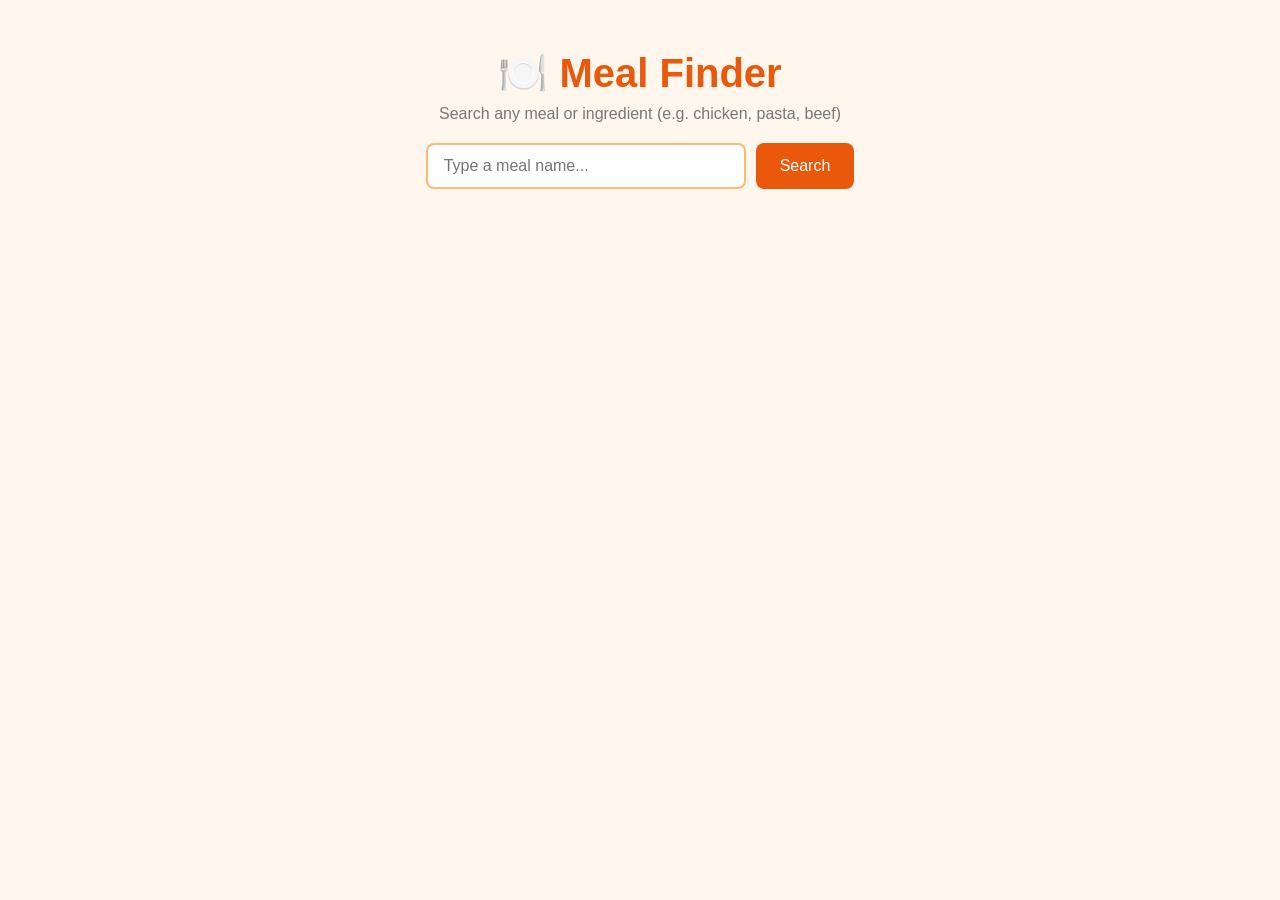
==== meal-finder/index.html @ 624f7c54 "Build 1 for Functionality" ====
<!DOCTYPE html>
<html lang="en">
<head>
  <meta charset="UTF-8">
  <meta name="viewport" content="width=device-width, initial-scale=1.0">
  <title>Meal Finder</title>
  <link rel="stylesheet" href="style.css">
</head>
<body>
  <header>
    <h1>🍽️ Meal Finder</h1>
    <p>Search any meal or ingredient (e.g. chicken, pasta, beef)</p>

    <div class="search-box">
      <input type="text" id="searchInput" placeholder="Type a meal name...">
      <button id="searchBtn">Search</button>
    </div>
  </header>

  <p id="message"></p>
  <div id="results" class="results"></div>

  <script src="script.js"></script>
</body>
</html>
---- meal-finder/style.css ----
* {
  box-sizing: border-box;
  margin: 0;
  padding: 0;
}

body {
  font-family: Arial, Helvetica, sans-serif;
  background: #fff7ed;
  color: #333;
  padding: 20px;
}

header {
  text-align: center;
  margin: 30px 0;
}

header h1 {
  color: #ea580c;
  font-size: 2.5rem;
  margin-bottom: 8px;
}

header p {
  color: #777;
  margin-bottom: 20px;
}

.search-box {
  display: flex;
  justify-content: center;
  gap: 10px;
}

.search-box input {
  width: 320px;
  max-width: 70%;
  padding: 12px 16px;
  font-size: 1rem;
  border: 2px solid #fdba74;
  border-radius: 8px;
  outline: none;
}

.search-box input:focus {
  border-color: #ea580c;
}

.search-box button {
  padding: 12px 24px;
  font-size: 1rem;
  background: #ea580c;
  color: white;
  border: none;
  border-radius: 8px;
  cursor: pointer;
}

.search-box button:hover {
  background: #c2410c;
}

#message {
  text-align: center;
  font-size: 1.1rem;
  margin-bottom: 20px;
}

.results {
  display: flex;
  flex-wrap: wrap;
  justify-content: center;
  gap: 20px;
}

.card {
  width: 230px;
  background: white;
  border-radius: 12px;
  overflow: hidden;
  box-shadow: 0 4px 12px rgba(0, 0, 0, 0.1);
  transition: transform 0.2s;
}

.card:hover {
  transform: translateY(-6px);
}

.card img {
  width: 100%;
  height: 200px;
  object-fit: cover;
  display: block;
}

.card-body {
  padding: 14px;
}

.card-body h3 {
  font-size: 1.05rem;
  margin-bottom: 8px;
}

.card-body p {
  font-size: 0.9rem;
  color: #666;
}

.card-body a {
  display: inline-block;
  margin-top: 10px;
  color: #ea580c;
  font-size: 0.9rem;
}
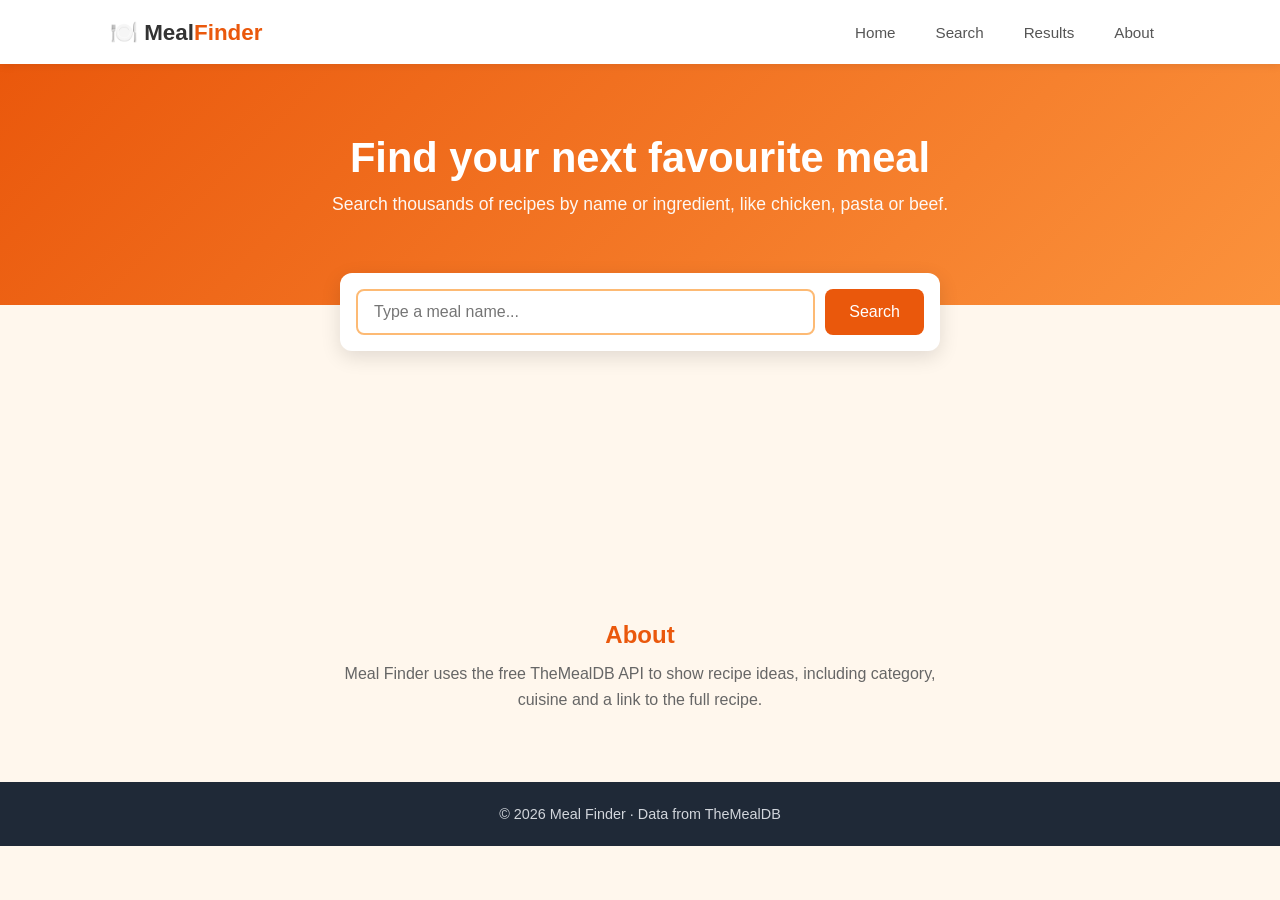
==== commit da767934: "Add navigation bar and polish page layout Add sticky navbar with mobile menu, hero banner, about sec" ====
--- a/meal-finder/index.html
+++ b/meal-finder/index.html
@@ -7,18 +7,48 @@
   <link rel="stylesheet" href="style.css">
 </head>
 <body>
-  <header>
-    <h1>🍽️ Meal Finder</h1>
-    <p>Search any meal or ingredient (e.g. chicken, pasta, beef)</p>
+  <nav class="navbar">
+    <div class="nav-inner">
+      <a href="#home" class="brand">🍽️ Meal<span>Finder</span></a>
 
-    <div class="search-box">
-      <input type="text" id="searchInput" placeholder="Type a meal name...">
-      <button id="searchBtn">Search</button>
+      <button class="nav-toggle" id="navToggle" aria-label="Toggle navigation" aria-expanded="false">☰</button>
+
+      <ul class="nav-links" id="navLinks">
+        <li><a href="#home">Home</a></li>
+        <li><a href="#search">Search</a></li>
+        <li><a href="#results-section">Results</a></li>
+        <li><a href="#about">About</a></li>
+      </ul>
     </div>
+  </nav>
+
+  <header class="hero" id="home">
+    <h1>Find your next favourite meal</h1>
+    <p>Search thousands of recipes by name or ingredient, like chicken, pasta or beef.</p>
   </header>
 
-  <p id="message"></p>
-  <div id="results" class="results"></div>
+  <main>
+    <section class="search-section" id="search">
+      <div class="search-box">
+        <input type="text" id="searchInput" placeholder="Type a meal name...">
+        <button id="searchBtn">Search</button>
+      </div>
+    </section>
+
+    <section class="results-section" id="results-section">
+      <p id="message"></p>
+      <div id="results" class="results"></div>
+    </section>
+
+    <section class="about" id="about">
+      <h2>About</h2>
+      <p>Meal Finder uses the free TheMealDB API to show recipe ideas, including category, cuisine and a link to the full recipe.</p>
+    </section>
+  </main>
+
+  <footer class="footer">
+    <p>&copy; 2026 Meal Finder &middot; Data from TheMealDB</p>
+  </footer>
 
   <script src="script.js"></script>
 </body>
--- a/meal-finder/style.css
+++ b/meal-finder/style.css
@@ -4,38 +4,119 @@
   padding: 0;
 }
 
+html {
+  scroll-behavior: smooth;
+  scroll-padding-top: 70px;
+}
+
 body {
   font-family: Arial, Helvetica, sans-serif;
   background: #fff7ed;
   color: #333;
-  padding: 20px;
-}
-
-header {
-  text-align: center;
-  margin: 30px 0;
-}
-
-header h1 {
-  color: #ea580c;
-  font-size: 2.5rem;
-  margin-bottom: 8px;
-}
-
-header p {
-  color: #777;
-  margin-bottom: 20px;
+}
+
+/* Navigation bar */
+.navbar {
+  position: sticky;
+  top: 0;
+  z-index: 100;
+  background: white;
+  box-shadow: 0 2px 8px rgba(0, 0, 0, 0.08);
+}
+
+.nav-inner {
+  max-width: 1100px;
+  margin: 0 auto;
+  padding: 0 20px;
+  height: 64px;
+  display: flex;
+  align-items: center;
+  justify-content: space-between;
+}
+
+.brand {
+  font-size: 1.4rem;
+  font-weight: bold;
+  color: #333;
+  text-decoration: none;
+}
+
+.brand span {
+  color: #ea580c;
+}
+
+.nav-links {
+  display: flex;
+  gap: 8px;
+  list-style: none;
+}
+
+.nav-links a {
+  display: block;
+  padding: 8px 16px;
+  color: #555;
+  text-decoration: none;
+  border-radius: 6px;
+  font-size: 0.95rem;
+}
+
+.nav-links a:hover {
+  background: #fff7ed;
+  color: #ea580c;
+}
+
+.nav-toggle {
+  display: none;
+  background: none;
+  border: none;
+  font-size: 1.6rem;
+  color: #333;
+  cursor: pointer;
+}
+
+/* Hero */
+.hero {
+  background: linear-gradient(135deg, #ea580c, #fb923c);
+  color: white;
+  text-align: center;
+  padding: 70px 20px 90px;
+}
+
+.hero h1 {
+  font-size: 2.6rem;
+  margin-bottom: 12px;
+}
+
+.hero p {
+  font-size: 1.1rem;
+  opacity: 0.95;
+}
+
+main {
+  max-width: 1100px;
+  margin: 0 auto;
+  padding: 0 20px;
+}
+
+/* Search */
+.search-section {
+  margin-top: -32px;
 }
 
 .search-box {
   display: flex;
   justify-content: center;
   gap: 10px;
+  background: white;
+  padding: 16px;
+  border-radius: 12px;
+  box-shadow: 0 6px 20px rgba(0, 0, 0, 0.12);
+  max-width: 600px;
+  margin: 0 auto;
 }
 
 .search-box input {
-  width: 320px;
-  max-width: 70%;
+  flex: 1;
   padding: 12px 16px;
   font-size: 1rem;
   border: 2px solid #fdba74;
@@ -61,6 +142,12 @@
   background: #c2410c;
 }
 
+/* Results */
+.results-section {
+  padding: 40px 0 20px;
+  min-height: 200px;
+}
+
 #message {
   text-align: center;
   font-size: 1.1rem;
@@ -114,3 +201,58 @@
   color: #ea580c;
   font-size: 0.9rem;
 }
+
+/* About */
+.about {
+  text-align: center;
+  max-width: 650px;
+  margin: 40px auto;
+  padding: 30px 20px;
+}
+
+.about h2 {
+  color: #ea580c;
+  margin-bottom: 12px;
+}
+
+.about p {
+  color: #666;
+  line-height: 1.6;
+}
+
+/* Footer */
+.footer {
+  background: #1f2937;
+  color: #d1d5db;
+  text-align: center;
+  padding: 24px 20px;
+  font-size: 0.9rem;
+}
+
+/* Mobile */
+@media (max-width: 700px) {
+  .nav-toggle {
+    display: block;
+  }
+
+  .nav-links {
+    display: none;
+    position: absolute;
+    top: 64px;
+    left: 0;
+    right: 0;
+    flex-direction: column;
+    gap: 0;
+    background: white;
+    padding: 8px 20px 16px;
+    box-shadow: 0 6px 8px rgba(0, 0, 0, 0.08);
+  }
+
+  .nav-links.open {
+    display: flex;
+  }
+
+  .hero h1 {
+    font-size: 2rem;
+  }
+}
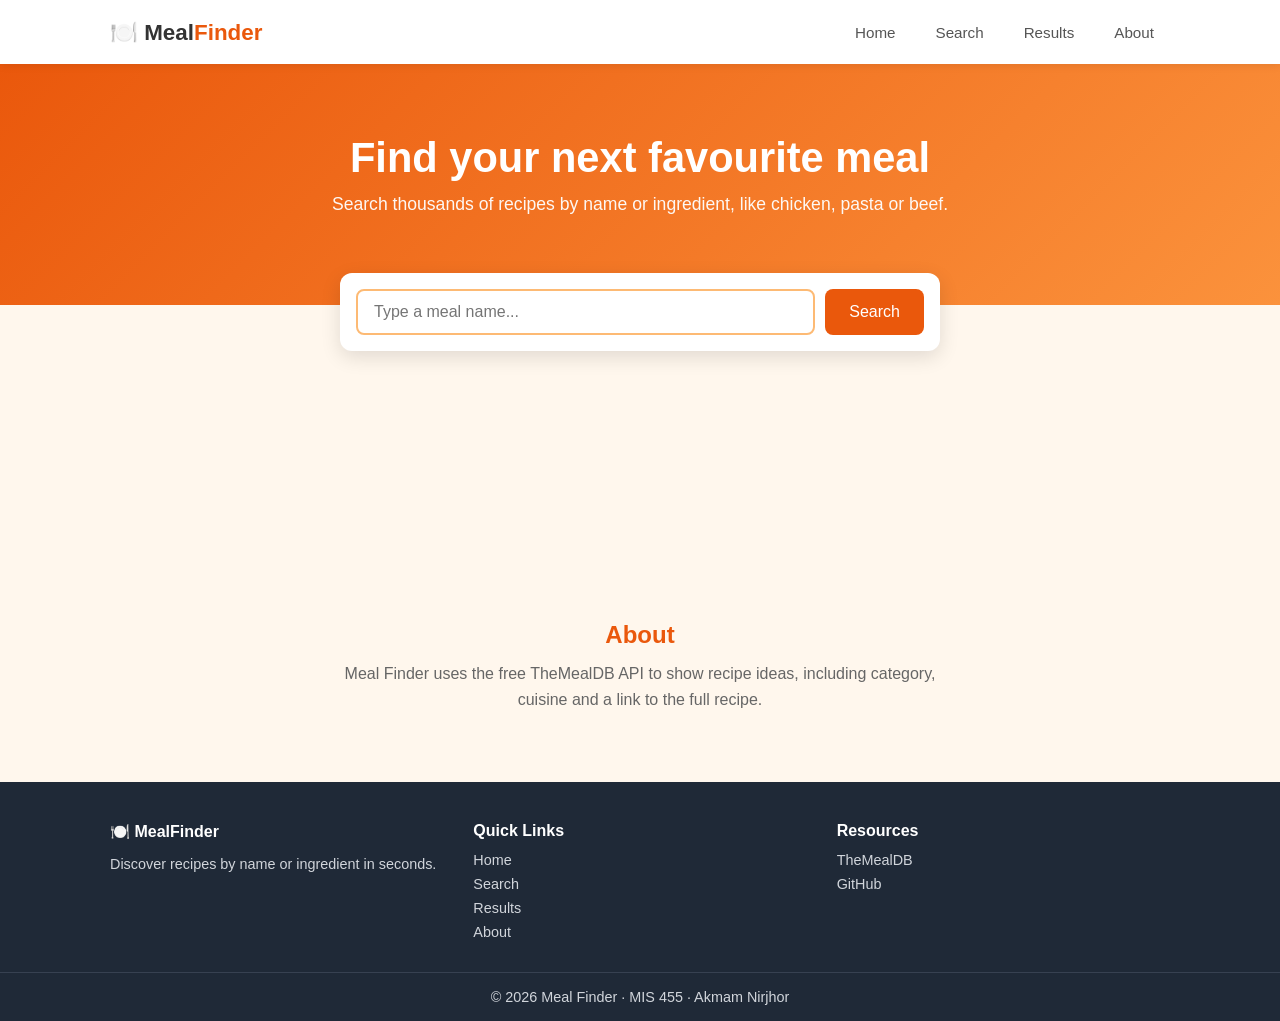
==== commit 38b2b4cc: "Expand footer with brand, quick links and resources" ====
--- a/meal-finder/index.html
+++ b/meal-finder/index.html
@@ -47,7 +47,34 @@
   </main>
 
   <footer class="footer">
-    <p>&copy; 2026 Meal Finder &middot; Data from TheMealDB</p>
+    <div class="footer-inner">
+      <div class="footer-col">
+        <h4>🍽️ MealFinder</h4>
+        <p>Discover recipes by name or ingredient in seconds.</p>
+      </div>
+
+      <div class="footer-col">
+        <h4>Quick Links</h4>
+        <ul>
+          <li><a href="#home">Home</a></li>
+          <li><a href="#search">Search</a></li>
+          <li><a href="#results-section">Results</a></li>
+          <li><a href="#about">About</a></li>
+        </ul>
+      </div>
+
+      <div class="footer-col">
+        <h4>Resources</h4>
+        <ul>
+          <li><a href="https://www.themealdb.com" target="_blank">TheMealDB</a></li>
+          <li><a href="https://github.com/Akmam-Nirjhor/MIS_455_2030514_Akmam_Nirjhor" target="_blank">GitHub</a></li>
+        </ul>
+      </div>
+    </div>
+
+    <div class="footer-bottom">
+      <p>&copy; 2026 Meal Finder &middot; MIS 455 &middot; Akmam Nirjhor</p>
+    </div>
   </footer>
 
   <script src="script.js"></script>
--- a/meal-finder/style.css
+++ b/meal-finder/style.css
@@ -224,9 +224,55 @@
 .footer {
   background: #1f2937;
   color: #d1d5db;
+  font-size: 0.9rem;
+}
+
+.footer-inner {
+  max-width: 1100px;
+  margin: 0 auto;
+  padding: 40px 20px 24px;
+  display: flex;
+  flex-wrap: wrap;
+  justify-content: space-between;
+  gap: 30px;
+}
+
+.footer-col {
+  min-width: 180px;
+  flex: 1;
+}
+
+.footer-col h4 {
+  color: white;
+  margin-bottom: 12px;
+  font-size: 1rem;
+}
+
+.footer-col p {
+  line-height: 1.6;
+}
+
+.footer-col ul {
+  list-style: none;
+}
+
+.footer-col li {
+  margin-bottom: 8px;
+}
+
+.footer-col a {
+  color: #d1d5db;
+  text-decoration: none;
+}
+
+.footer-col a:hover {
+  color: #fb923c;
+}
+
+.footer-bottom {
+  border-top: 1px solid #374151;
   text-align: center;
-  padding: 24px 20px;
-  font-size: 0.9rem;
+  padding: 16px 20px;
 }
 
 /* Mobile */
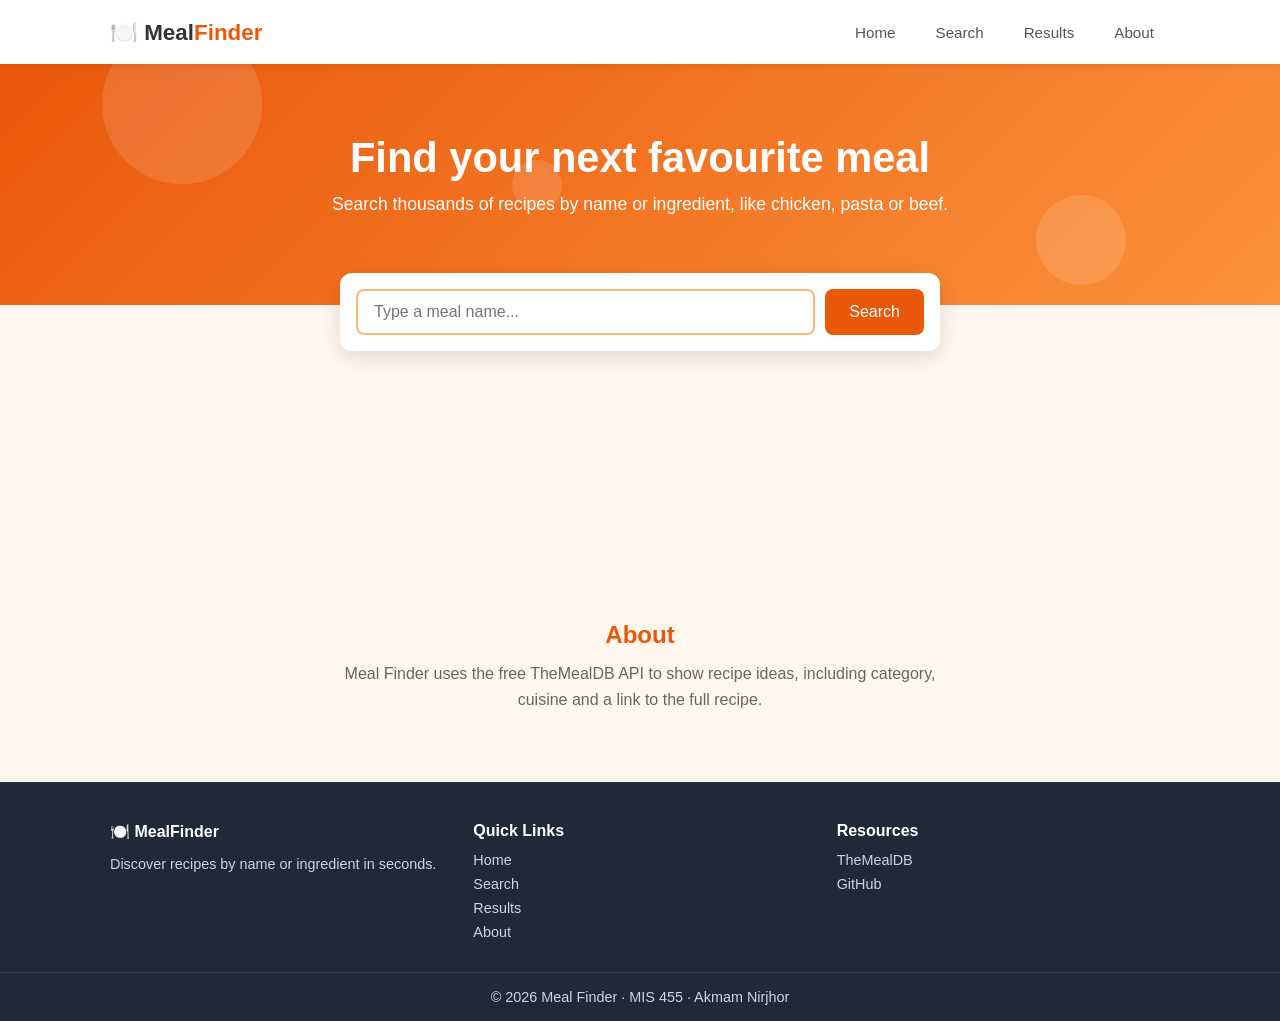
==== commit 70c14bc6: "Add professional animations Add hero gradient and floating shapes, staggered card entrance, scroll r" ====
--- a/meal-finder/index.html
+++ b/meal-finder/index.html
@@ -23,6 +23,9 @@
   </nav>
 
   <header class="hero" id="home">
+    <span class="shape shape-1"></span>
+    <span class="shape shape-2"></span>
+    <span class="shape shape-3"></span>
     <h1>Find your next favourite meal</h1>
     <p>Search thousands of recipes by name or ingredient, like chicken, pasta or beef.</p>
   </header>
@@ -40,13 +43,13 @@
       <div id="results" class="results"></div>
     </section>
 
-    <section class="about" id="about">
+    <section class="about reveal" id="about">
       <h2>About</h2>
       <p>Meal Finder uses the free TheMealDB API to show recipe ideas, including category, cuisine and a link to the full recipe.</p>
     </section>
   </main>
 
-  <footer class="footer">
+  <footer class="footer reveal">
     <div class="footer-inner">
       <div class="footer-col">
         <h4>🍽️ MealFinder</h4>
--- a/meal-finder/style.css
+++ b/meal-finder/style.css
@@ -22,9 +22,20 @@
   z-index: 100;
   background: white;
   box-shadow: 0 2px 8px rgba(0, 0, 0, 0.08);
+  animation: slideDown 0.6s ease both;
+  transition: box-shadow 0.3s;
+}
+
+.navbar.scrolled {
+  box-shadow: 0 4px 18px rgba(0, 0, 0, 0.15);
+}
+
+.navbar.scrolled .nav-inner {
+  height: 56px;
 }
 
 .nav-inner {
+  transition: height 0.3s;
   max-width: 1100px;
   margin: 0 auto;
   padding: 0 20px;
@@ -52,6 +63,7 @@
 }
 
 .nav-links a {
+  position: relative;
   display: block;
   padding: 8px 16px;
   color: #555;
@@ -60,9 +72,25 @@
   font-size: 0.95rem;
 }
 
+.nav-links a::after {
+  content: "";
+  position: absolute;
+  left: 16px;
+  right: 16px;
+  bottom: 4px;
+  height: 2px;
+  background: #ea580c;
+  transform: scaleX(0);
+  transform-origin: left;
+  transition: transform 0.3s ease;
+}
+
 .nav-links a:hover {
-  background: #fff7ed;
   color: #ea580c;
+}
+
+.nav-links a:hover::after {
+  transform: scaleX(1);
 }
 
 .nav-toggle {
@@ -76,20 +104,28 @@
 
 /* Hero */
 .hero {
-  background: linear-gradient(135deg, #ea580c, #fb923c);
+  position: relative;
+  overflow: hidden;
+  background: linear-gradient(135deg, #ea580c, #fb923c, #f59e0b, #ea580c);
+  background-size: 300% 300%;
+  animation: gradientShift 14s ease infinite;
   color: white;
   text-align: center;
   padding: 70px 20px 90px;
 }
 
 .hero h1 {
+  position: relative;
   font-size: 2.6rem;
   margin-bottom: 12px;
+  animation: fadeUp 0.8s ease both;
 }
 
 .hero p {
+  position: relative;
   font-size: 1.1rem;
   opacity: 0.95;
+  animation: fadeUp 0.8s 0.2s ease both;
 }
 
 main {
@@ -113,6 +149,7 @@
   box-shadow: 0 6px 20px rgba(0, 0, 0, 0.12);
   max-width: 600px;
   margin: 0 auto;
+  animation: fadeUp 0.8s 0.4s ease both;
 }
 
 .search-box input {
@@ -122,10 +159,12 @@
   border: 2px solid #fdba74;
   border-radius: 8px;
   outline: none;
+  transition: border-color 0.2s, box-shadow 0.2s;
 }
 
 .search-box input:focus {
   border-color: #ea580c;
+  box-shadow: 0 0 0 4px rgba(234, 88, 12, 0.15);
 }
 
 .search-box button {
@@ -136,10 +175,17 @@
   border: none;
   border-radius: 8px;
   cursor: pointer;
+  transition: background 0.2s, transform 0.2s, box-shadow 0.2s;
 }
 
 .search-box button:hover {
   background: #c2410c;
+  transform: translateY(-2px);
+  box-shadow: 0 6px 14px rgba(234, 88, 12, 0.35);
+}
+
+.search-box button:active {
+  transform: translateY(0);
 }
 
 /* Results */
@@ -167,11 +213,13 @@
   border-radius: 12px;
   overflow: hidden;
   box-shadow: 0 4px 12px rgba(0, 0, 0, 0.1);
-  transition: transform 0.2s;
+  transition: transform 0.3s ease, box-shadow 0.3s ease;
+  animation: fadeUp 0.6s ease both;
 }
 
 .card:hover {
-  transform: translateY(-6px);
+  transform: translateY(-8px);
+  box-shadow: 0 14px 28px rgba(0, 0, 0, 0.18);
 }
 
 .card img {
@@ -179,6 +227,11 @@
   height: 200px;
   object-fit: cover;
   display: block;
+  transition: transform 0.5s ease;
+}
+
+.card:hover img {
+  transform: scale(1.08);
 }
 
 .card-body {
@@ -200,6 +253,11 @@
   margin-top: 10px;
   color: #ea580c;
   font-size: 0.9rem;
+  transition: transform 0.2s;
+}
+
+.card-body a:hover {
+  transform: translateX(4px);
 }
 
 /* About */
@@ -261,8 +319,14 @@
 }
 
 .footer-col a {
+  display: inline-block;
   color: #d1d5db;
   text-decoration: none;
+  transition: color 0.2s, transform 0.2s;
+}
+
+.footer-col a:hover {
+  transform: translateX(4px);
 }
 
 .footer-col a:hover {
@@ -273,6 +337,100 @@
   border-top: 1px solid #374151;
   text-align: center;
   padding: 16px 20px;
+}
+
+/* Animations */
+.shape {
+  position: absolute;
+  border-radius: 50%;
+  background: rgba(255, 255, 255, 0.12);
+  animation: float 8s ease-in-out infinite;
+}
+
+.shape-1 {
+  width: 160px;
+  height: 160px;
+  top: -40px;
+  left: 8%;
+}
+
+.shape-2 {
+  width: 90px;
+  height: 90px;
+  bottom: 20px;
+  right: 12%;
+  animation-delay: -3s;
+}
+
+.shape-3 {
+  width: 50px;
+  height: 50px;
+  top: 40%;
+  left: 40%;
+  animation-delay: -5s;
+}
+
+.reveal {
+  opacity: 0;
+  transform: translateY(30px);
+  transition: opacity 0.8s ease, transform 0.8s ease;
+}
+
+.reveal.visible {
+  opacity: 1;
+  transform: none;
+}
+
+@keyframes fadeUp {
+  from {
+    opacity: 0;
+    transform: translateY(24px);
+  }
+  to {
+    opacity: 1;
+    transform: translateY(0);
+  }
+}
+
+@keyframes slideDown {
+  from {
+    opacity: 0;
+    transform: translateY(-100%);
+  }
+  to {
+    opacity: 1;
+    transform: translateY(0);
+  }
+}
+
+@keyframes float {
+  0%, 100% {
+    transform: translateY(0) scale(1);
+  }
+  50% {
+    transform: translateY(-22px) scale(1.08);
+  }
+}
+
+@keyframes gradientShift {
+  0%, 100% {
+    background-position: 0% 50%;
+  }
+  50% {
+    background-position: 100% 50%;
+  }
+}
+
+@media (prefers-reduced-motion: reduce) {
+  *, *::before, *::after {
+    animation: none !important;
+    transition: none !important;
+  }
+
+  .reveal {
+    opacity: 1;
+    transform: none;
+  }
 }
 
 /* Mobile */
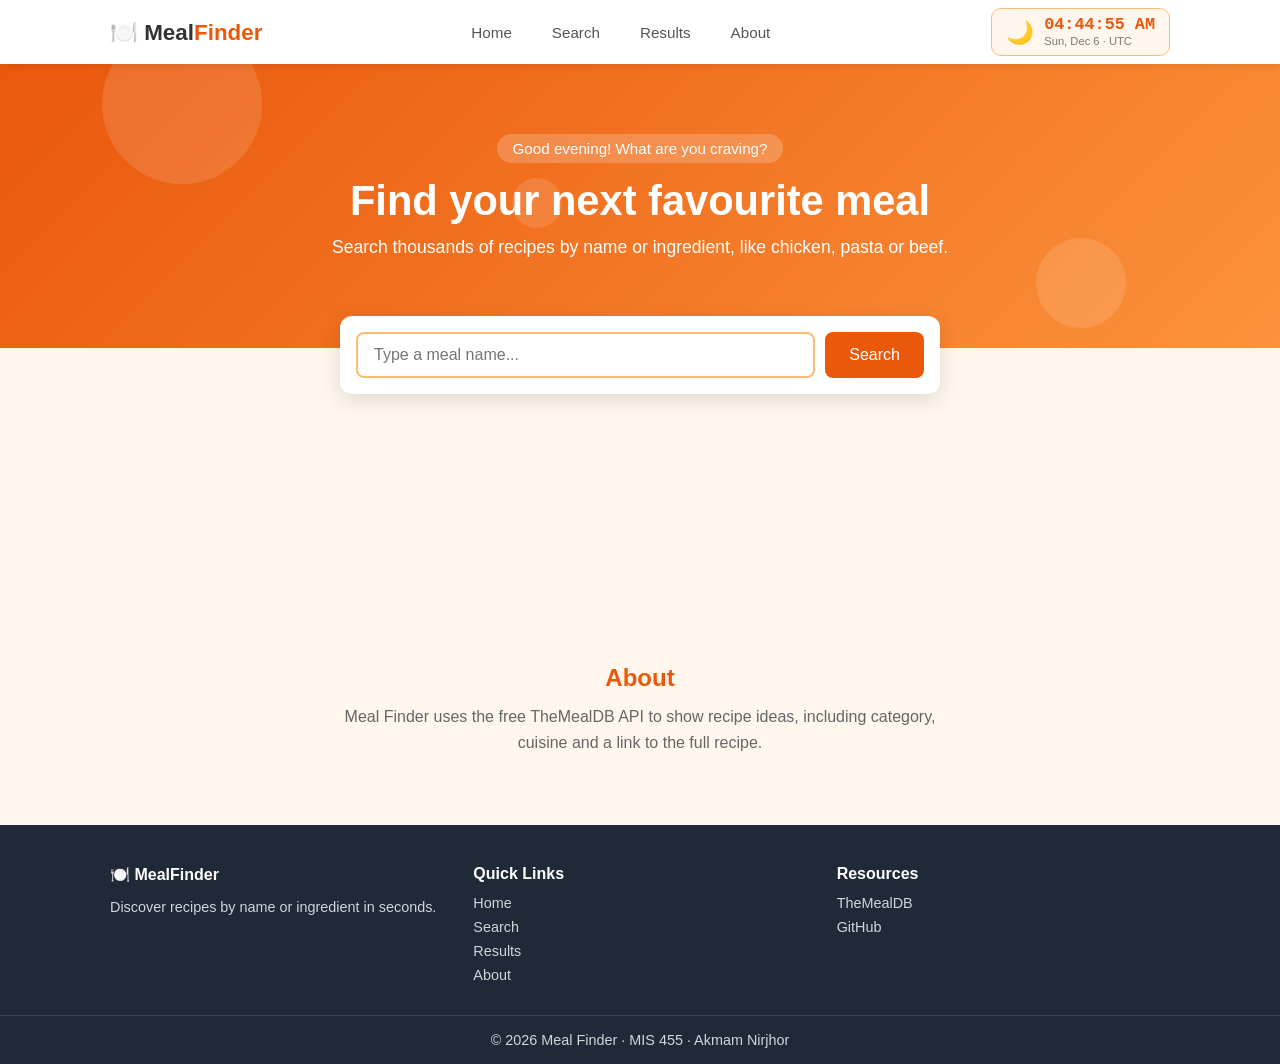
==== commit 2ead505f: "Add smart clock and time-based greeting Show local time, date and timezone in the navbar, with a gre" ====
--- a/meal-finder/index.html
+++ b/meal-finder/index.html
@@ -11,14 +11,22 @@
     <div class="nav-inner">
       <a href="#home" class="brand">🍽️ Meal<span>Finder</span></a>
 
-      <button class="nav-toggle" id="navToggle" aria-label="Toggle navigation" aria-expanded="false">☰</button>
-
       <ul class="nav-links" id="navLinks">
         <li><a href="#home">Home</a></li>
         <li><a href="#search">Search</a></li>
         <li><a href="#results-section">Results</a></li>
         <li><a href="#about">About</a></li>
       </ul>
+
+      <div class="smart-clock" id="smartClock" title="Your local time">
+        <span class="clock-icon" id="clockIcon">🕐</span>
+        <div class="clock-text">
+          <span class="clock-time" id="clockTime">--:--:--</span>
+          <span class="clock-date" id="clockDate"></span>
+        </div>
+      </div>
+
+      <button class="nav-toggle" id="navToggle" aria-label="Toggle navigation" aria-expanded="false">☰</button>
     </div>
   </nav>
 
@@ -26,6 +34,7 @@
     <span class="shape shape-1"></span>
     <span class="shape shape-2"></span>
     <span class="shape shape-3"></span>
+    <span class="greeting" id="greeting"></span>
     <h1>Find your next favourite meal</h1>
     <p>Search thousands of recipes by name or ingredient, like chicken, pasta or beef.</p>
   </header>
--- a/meal-finder/style.css
+++ b/meal-finder/style.css
@@ -339,6 +339,53 @@
   padding: 16px 20px;
 }
 
+/* Smart clock */
+.smart-clock {
+  display: flex;
+  align-items: center;
+  gap: 10px;
+  padding: 6px 14px;
+  margin-left: 12px;
+  background: #fff7ed;
+  border: 1px solid #fdba74;
+  border-radius: 10px;
+}
+
+.clock-icon {
+  font-size: 1.4rem;
+}
+
+.clock-text {
+  display: flex;
+  flex-direction: column;
+  line-height: 1.2;
+}
+
+.clock-time {
+  font-family: "Courier New", monospace;
+  font-size: 1.05rem;
+  font-weight: bold;
+  color: #ea580c;
+  font-variant-numeric: tabular-nums;
+}
+
+.clock-date {
+  font-size: 0.7rem;
+  color: #777;
+  white-space: nowrap;
+}
+
+.greeting {
+  position: relative;
+  display: inline-block;
+  margin-bottom: 14px;
+  padding: 6px 16px;
+  font-size: 0.95rem;
+  background: rgba(255, 255, 255, 0.2);
+  border-radius: 20px;
+  animation: fadeUp 0.8s ease both;
+}
+
 /* Animations */
 .shape {
   position: absolute;
@@ -459,4 +506,14 @@
   .hero h1 {
     font-size: 2rem;
   }
-}
+
+  .smart-clock {
+    margin-left: auto;
+    margin-right: 10px;
+    padding: 4px 10px;
+  }
+
+  .clock-date {
+    display: none;
+  }
+}
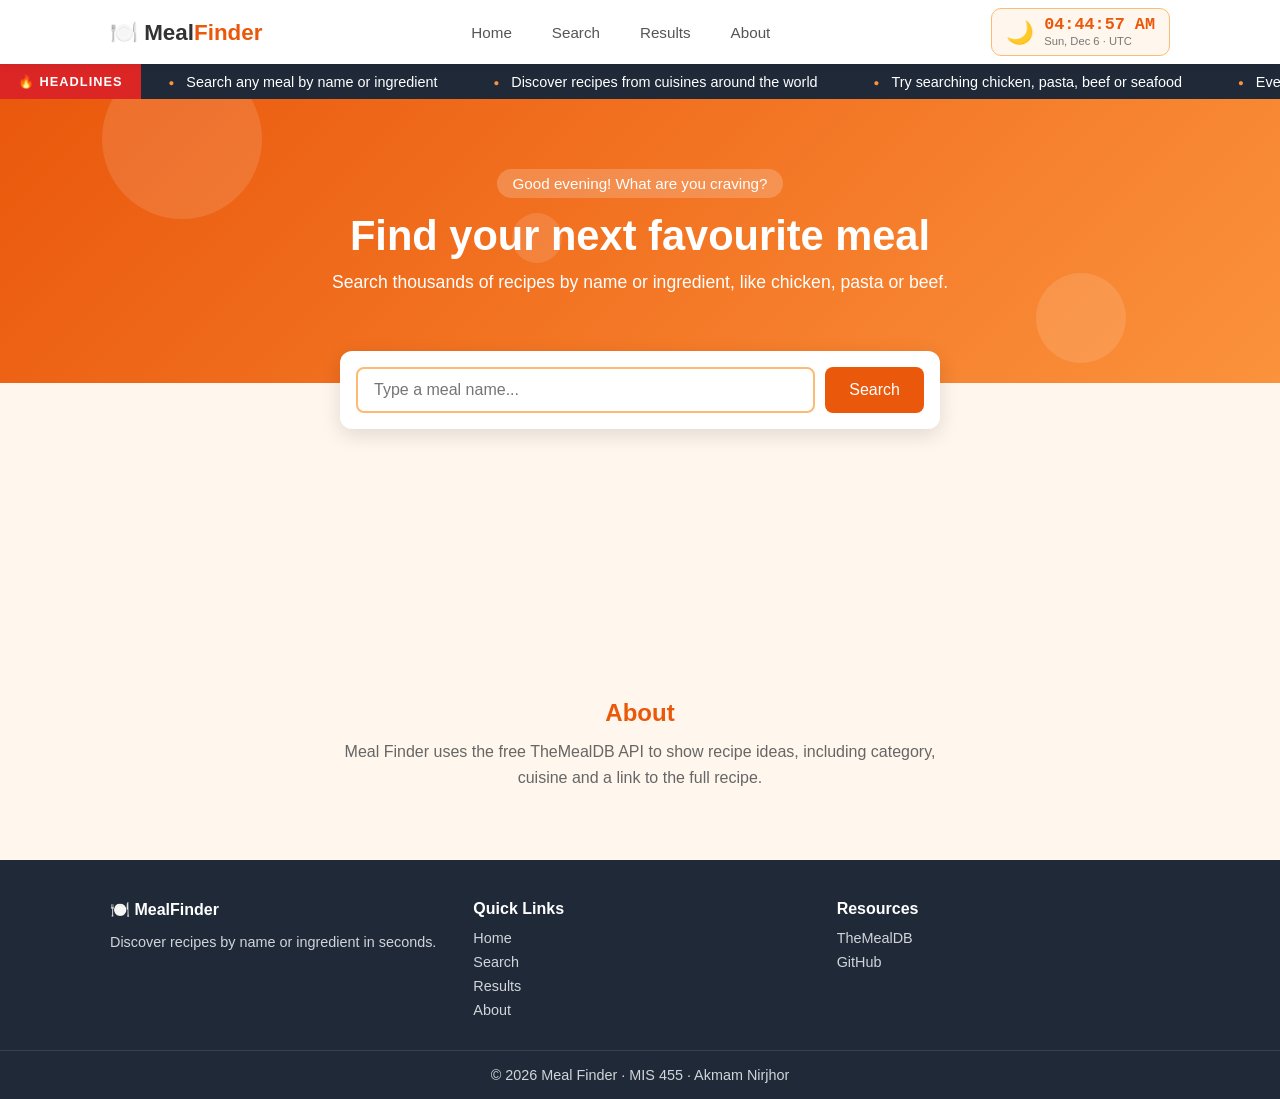
==== commit d988b8ad: "Add news-style headline ticker" ====
--- a/meal-finder/index.html
+++ b/meal-finder/index.html
@@ -29,6 +29,24 @@
       <button class="nav-toggle" id="navToggle" aria-label="Toggle navigation" aria-expanded="false">☰</button>
     </div>
   </nav>
+
+  <div class="ticker" aria-label="Food headlines">
+    <span class="ticker-label">🔥 HEADLINES</span>
+    <div class="ticker-track">
+      <div class="ticker-move">
+        <span>Search any meal by name or ingredient</span>
+        <span>Discover recipes from cuisines around the world</span>
+        <span>Try searching chicken, pasta, beef or seafood</span>
+        <span>Every result shows its category and cuisine</span>
+        <span>Tap View recipe for the full cooking guide</span>
+        <span>Search any meal by name or ingredient</span>
+        <span>Discover recipes from cuisines around the world</span>
+        <span>Try searching chicken, pasta, beef or seafood</span>
+        <span>Every result shows its category and cuisine</span>
+        <span>Tap View recipe for the full cooking guide</span>
+      </div>
+    </div>
+  </div>
 
   <header class="hero" id="home">
     <span class="shape shape-1"></span>
--- a/meal-finder/style.css
+++ b/meal-finder/style.css
@@ -339,6 +339,67 @@
   padding: 16px 20px;
 }
 
+/* News headline ticker */
+.ticker {
+  display: flex;
+  align-items: stretch;
+  background: #1f2937;
+  color: white;
+  font-size: 0.9rem;
+  overflow: hidden;
+}
+
+.ticker-label {
+  flex-shrink: 0;
+  display: flex;
+  align-items: center;
+  padding: 10px 18px;
+  background: #dc2626;
+  font-weight: bold;
+  letter-spacing: 1px;
+  font-size: 0.8rem;
+  position: relative;
+  z-index: 1;
+}
+
+.ticker-track {
+  flex: 1;
+  overflow: hidden;
+  display: flex;
+  align-items: center;
+}
+
+.ticker-move {
+  display: flex;
+  white-space: nowrap;
+  animation: tickerScroll 50s linear infinite;
+}
+
+.ticker-track:hover .ticker-move {
+  animation-play-state: paused;
+}
+
+.ticker-move span {
+  padding: 0 28px;
+}
+
+.ticker-move span::before {
+  content: "●";
+  color: #fb923c;
+  margin-right: 12px;
+  font-size: 0.6rem;
+  vertical-align: middle;
+}
+
+@keyframes tickerScroll {
+  from {
+    transform: translateX(0);
+  }
+  to {
+    transform: translateX(-50%);
+  }
+}
+
 /* Smart clock */
 .smart-clock {
   display: flex;
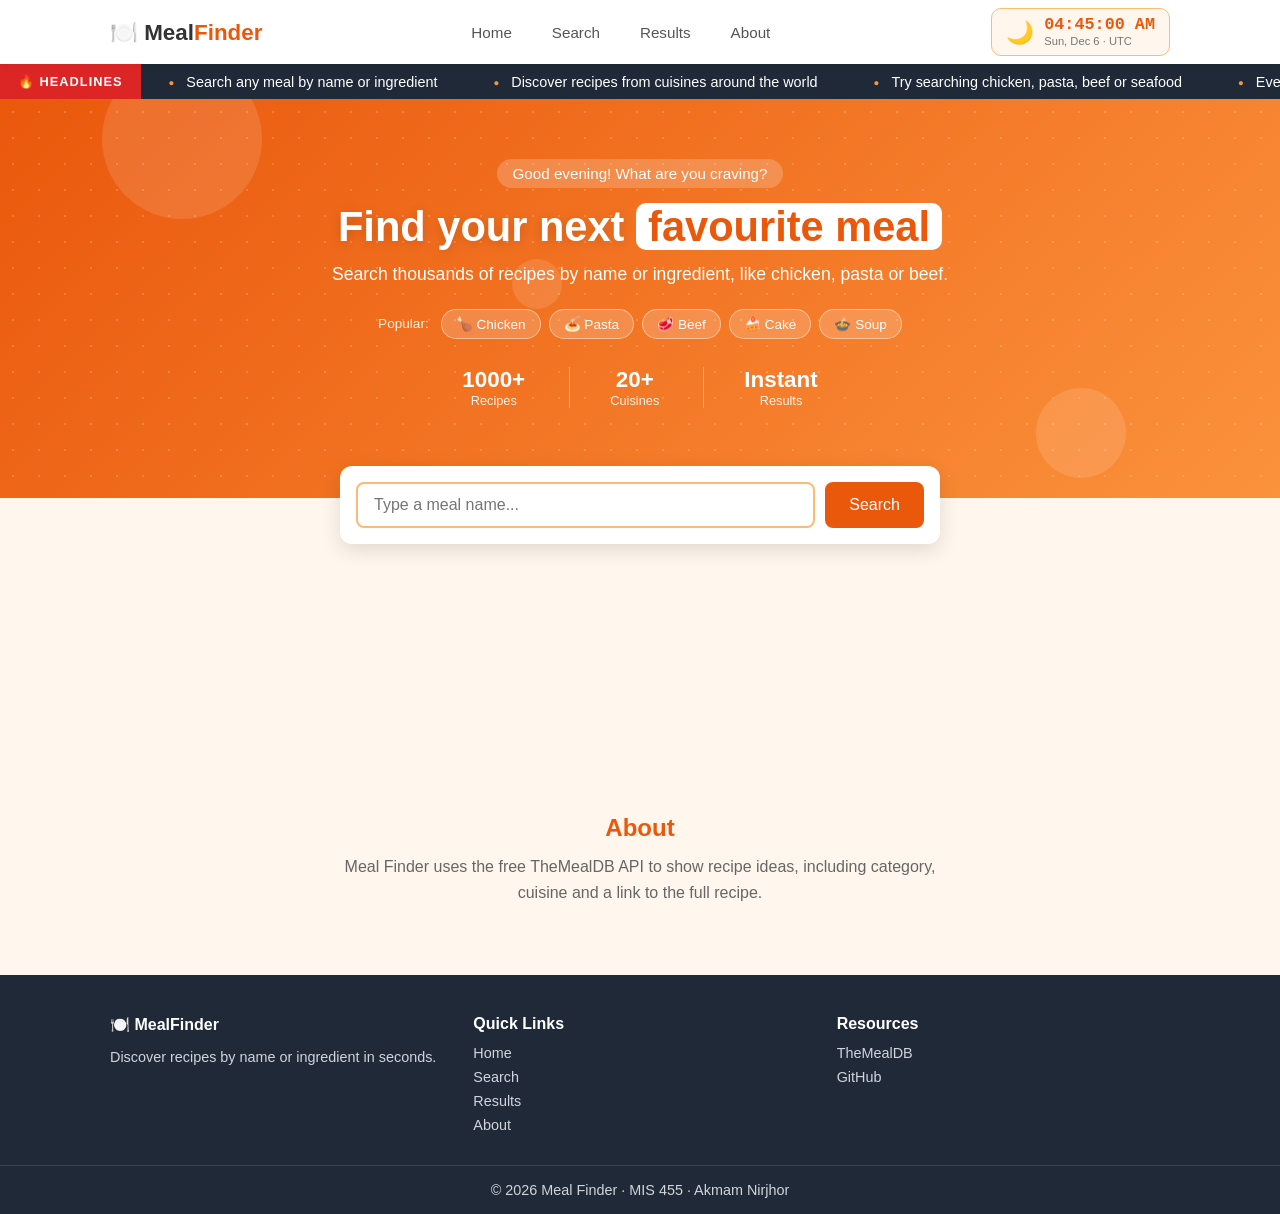
==== commit 2f00fd70: "Upgrade hero banner with chips and stats Add highlighted headline, dot texture, popular search chips" ====
--- a/meal-finder/index.html
+++ b/meal-finder/index.html
@@ -53,8 +53,23 @@
     <span class="shape shape-2"></span>
     <span class="shape shape-3"></span>
     <span class="greeting" id="greeting"></span>
-    <h1>Find your next favourite meal</h1>
+    <h1>Find your next <span class="highlight">favourite meal</span></h1>
     <p>Search thousands of recipes by name or ingredient, like chicken, pasta or beef.</p>
+
+    <div class="hero-chips">
+      <span class="chips-label">Popular:</span>
+      <button class="chip" data-query="Chicken">🍗 Chicken</button>
+      <button class="chip" data-query="Pasta">🍝 Pasta</button>
+      <button class="chip" data-query="Beef">🥩 Beef</button>
+      <button class="chip" data-query="Cake">🍰 Cake</button>
+      <button class="chip" data-query="Soup">🍲 Soup</button>
+    </div>
+
+    <div class="hero-stats">
+      <div class="stat"><strong>1000+</strong><span>Recipes</span></div>
+      <div class="stat"><strong>20+</strong><span>Cuisines</span></div>
+      <div class="stat"><strong>Instant</strong><span>Results</span></div>
+    </div>
   </header>
 
   <main>
--- a/meal-finder/style.css
+++ b/meal-finder/style.css
@@ -111,7 +111,7 @@
   animation: gradientShift 14s ease infinite;
   color: white;
   text-align: center;
-  padding: 70px 20px 90px;
+  padding: 60px 20px 90px;
 }
 
 .hero h1 {
@@ -337,6 +337,96 @@
   border-top: 1px solid #374151;
   text-align: center;
   padding: 16px 20px;
+}
+
+/* Banner extras */
+.hero::before {
+  content: "";
+  position: absolute;
+  inset: 0;
+  background-image: radial-gradient(rgba(255, 255, 255, 0.18) 1.5px, transparent 1.5px);
+  background-size: 26px 26px;
+  pointer-events: none;
+}
+
+.hero h1 {
+  max-width: 700px;
+  margin-left: auto;
+  margin-right: auto;
+  line-height: 1.2;
+  text-shadow: 0 2px 12px rgba(0, 0, 0, 0.15);
+}
+
+.highlight {
+  background: white;
+  color: #ea580c;
+  padding: 0 12px;
+  border-radius: 10px;
+  text-shadow: none;
+  white-space: nowrap;
+}
+
+.hero-chips {
+  position: relative;
+  display: flex;
+  flex-wrap: wrap;
+  justify-content: center;
+  align-items: center;
+  gap: 8px;
+  margin-top: 24px;
+  animation: fadeUp 0.8s 0.3s ease both;
+}
+
+.chips-label {
+  font-size: 0.85rem;
+  opacity: 0.9;
+  margin-right: 4px;
+}
+
+.chip {
+  padding: 6px 14px;
+  font-size: 0.85rem;
+  color: white;
+  background: rgba(255, 255, 255, 0.18);
+  border: 1px solid rgba(255, 255, 255, 0.45);
+  border-radius: 20px;
+  cursor: pointer;
+  transition: background 0.2s, color 0.2s, transform 0.2s;
+}
+
+.chip:hover {
+  background: white;
+  color: #ea580c;
+  transform: translateY(-2px);
+}
+
+.hero-stats {
+  position: relative;
+  display: flex;
+  justify-content: center;
+  gap: 40px;
+  margin-top: 28px;
+  animation: fadeUp 0.8s 0.4s ease both;
+}
+
+.stat {
+  display: flex;
+  flex-direction: column;
+  padding: 0 4px;
+}
+
+.stat + .stat {
+  padding-left: 40px;
+  border-left: 1px solid rgba(255, 255, 255, 0.4);
+}
+
+.stat strong {
+  font-size: 1.4rem;
+}
+
+.stat span {
+  font-size: 0.8rem;
+  opacity: 0.9;
 }
 
 /* News headline ticker */
@@ -577,4 +667,16 @@
   .clock-date {
     display: none;
   }
-}
+
+  .hero-stats {
+    gap: 20px;
+  }
+
+  .stat + .stat {
+    padding-left: 20px;
+  }
+
+  .highlight {
+    white-space: normal;
+  }
+}
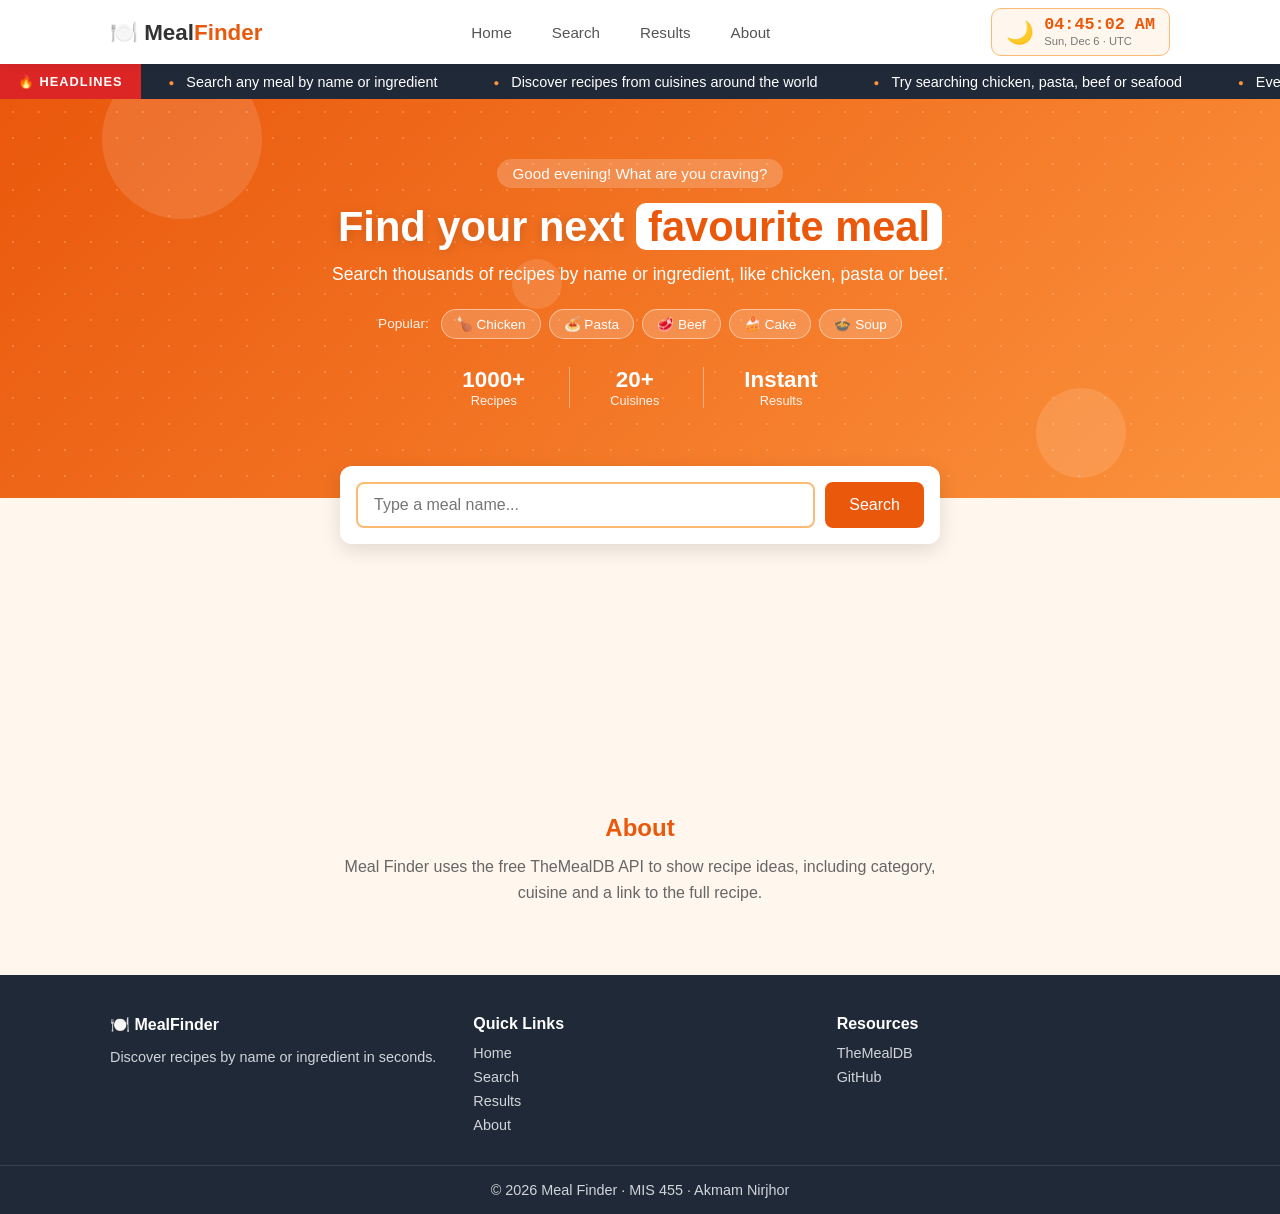
==== commit 3f3ea6c7: "Add animated custom mouse cursor" ====
--- a/meal-finder/index.html
+++ b/meal-finder/index.html
@@ -7,6 +7,9 @@
   <link rel="stylesheet" href="style.css">
 </head>
 <body>
+  <div class="cursor-dot" id="cursorDot"></div>
+  <div class="cursor-ring" id="cursorRing"></div>
+
   <nav class="navbar">
     <div class="nav-inner">
       <a href="#home" class="brand">🍽️ Meal<span>Finder</span></a>
--- a/meal-finder/style.css
+++ b/meal-finder/style.css
@@ -339,6 +339,63 @@
   padding: 16px 20px;
 }
 
+/* Custom mouse cursor */
+.cursor-dot,
+.cursor-ring {
+  position: fixed;
+  top: 0;
+  left: 0;
+  z-index: 9999;
+  pointer-events: none;
+  opacity: 0;
+  transition: opacity 0.3s;
+}
+
+.cursor-dot::before,
+.cursor-ring::before {
+  content: "";
+  position: absolute;
+  border-radius: 50%;
+  transform: translate(-50%, -50%);
+}
+
+.cursor-dot::before {
+  width: 8px;
+  height: 8px;
+  background: #ea580c;
+}
+
+.cursor-ring::before {
+  width: 36px;
+  height: 36px;
+  border: 2px solid #ea580c;
+  transition: width 0.25s, height 0.25s, background 0.25s, border-color 0.25s;
+}
+
+.cursor-ring.hovering::before {
+  width: 56px;
+  height: 56px;
+  background: rgba(234, 88, 12, 0.15);
+}
+
+.cursor-ring.clicking::before {
+  width: 24px;
+  height: 24px;
+  background: rgba(234, 88, 12, 0.35);
+}
+
+body.cursor-active .cursor-dot,
+body.cursor-active .cursor-ring {
+  opacity: 1;
+}
+
+body.custom-cursor,
+body.custom-cursor a,
+body.custom-cursor button,
+body.custom-cursor .card {
+  cursor: none;
+}
+
 /* Banner extras */
 .hero::before {
   content: "";
